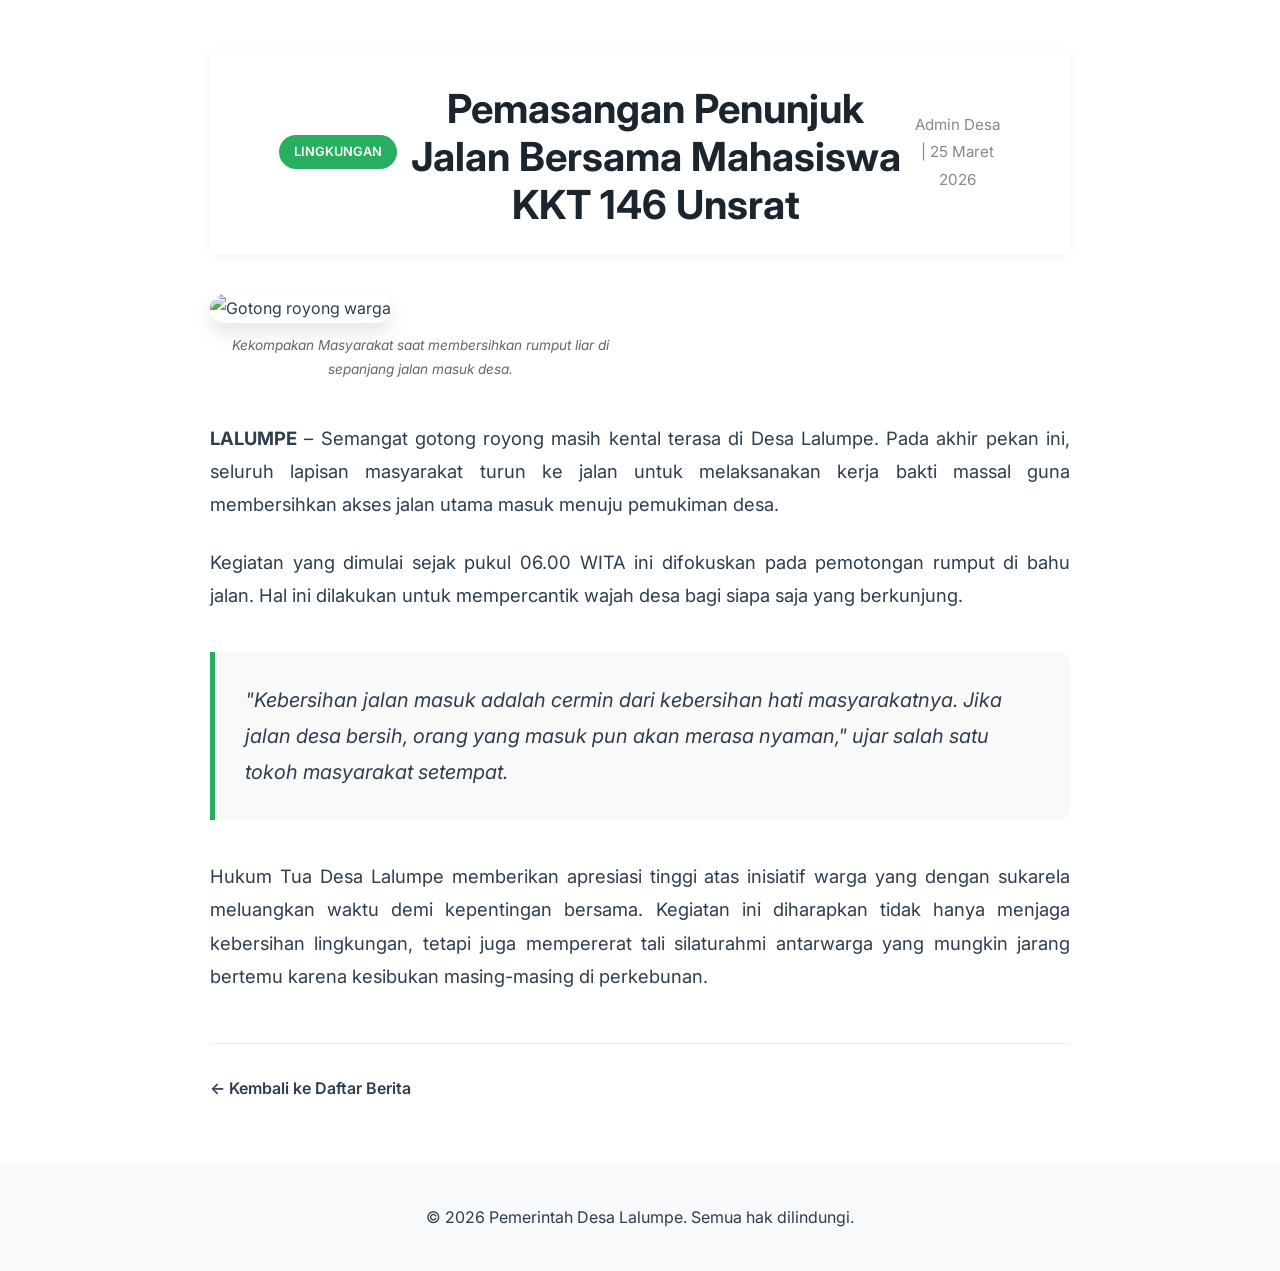
==== berita1.html @ 85360bf6 "berita2" ====
<!DOCTYPE html>
<html lang="id">
<head>
    <meta charset="UTF-8">
    <meta name="viewport" content="width=device-width, initial-scale=1.0">
    <title>Detail Berita - Desa Lalumpe</title>
    <link rel="stylesheet" href="berita2.css">
    <link href="https://fonts.googleapis.com/css2?family=Inter:wght@300;400;600;700&display=swap" rel="stylesheet">
</head>
<body>

    <main class="container">
        <article class="news-article">
            <header class="article-header">
                <span class="category" style="background-color: #27ae60;">Lingkungan</span>
                <h1>Pemasangan Penunjuk Jalan Bersama Mahasiswa KKT 146 Unsrat</h1>
                <div class="meta-info">
                    <span class="author">Admin Desa</span> | <span class="date">25 Maret 2026</span>
                </div>
            </header>

            <div class="photo-gallery">
                <figure class="secondary-photo">
                    <img src="img/kerjabakti2.jpg" alt="Gotong royong warga">
                    <figcaption>Kekompakan Masyarakat saat membersihkan rumput liar di sepanjang jalan masuk desa.</figcaption>
                </figure>
            </div>

            <div class="article-content">
                <p><strong>LALUMPE</strong> – Semangat gotong royong masih kental terasa di Desa Lalumpe. Pada akhir pekan ini, seluruh lapisan masyarakat turun ke jalan untuk melaksanakan kerja bakti massal guna membersihkan akses jalan utama masuk menuju pemukiman desa.</p>
                
                <p>Kegiatan yang dimulai sejak pukul 06.00 WITA ini difokuskan pada pemotongan rumput di bahu jalan. Hal ini dilakukan untuk mempercantik wajah desa bagi siapa saja yang berkunjung.</p>

                <blockquote>
                    "Kebersihan jalan masuk adalah cermin dari kebersihan hati masyarakatnya. Jika jalan desa bersih, orang yang masuk pun akan merasa nyaman," ujar salah satu tokoh masyarakat setempat.
                </blockquote>

                <p>Hukum Tua Desa Lalumpe memberikan apresiasi tinggi atas inisiatif warga yang dengan sukarela meluangkan waktu demi kepentingan bersama. Kegiatan ini diharapkan tidak hanya menjaga kebersihan lingkungan, tetapi juga mempererat tali silaturahmi antarwarga yang mungkin jarang bertemu karena kesibukan masing-masing di perkebunan.</p>
            </div>

            <div class="back-action">
                <a href="beritadesa.html" class="btn-back">← Kembali ke Daftar Berita</a>
            </div>
        </article>
    </main>

    <footer>
        <p>&copy; 2026 Pemerintah Desa Lalumpe. Semua hak dilindungi.</p>
    </footer>

</body>
</html>
---- berita2.css ----
/* --- CSS UNTUK TAMPILAN DESKTOP (Default) --- */
* {
    margin: 0;
    padding: 0;
    box-sizing: border-box;
}

body {
    font-family: 'Inter', sans-serif;
    line-height: 1.8;
    background-color: #fff;
    color: #2c3e50;
}

/* Navigasi Header Desktop */
header {
    background: #fff;
    padding: 15px 8%;
    display: flex;
    justify-content: space-between;
    align-items: center;
    box-shadow: 0 2px 10px rgba(0,0,0,0.05);
    position: sticky;
    top: 0;
    z-index: 1000;
}

.logo { font-size: 1.5rem; font-weight: 700; color: #2c3e50; }

header nav ul {
    display: flex;
    list-style: none;
    gap: 25px;
}

header nav ul li a {
    text-decoration: none;
    color: #555;
    font-weight: 500;
    transition: 0.3s;
}

header nav ul li a:hover, .active { color: #27ae60; }

/* Container Artikel */
.container {
    max-width: 900px; /* Lebar ideal membaca artikel di desktop */
    margin: 50px auto;
    padding: 0 20px;
}

.article-header {
    text-align: center;
    margin-bottom: 40px;
}

.category {
    color: white;
    padding: 5px 15px;
    border-radius: 20px;
    font-size: 0.8rem;
    font-weight: 600;
    text-transform: uppercase;
}

.article-header h1 {
    font-size: 2.5rem;
    margin: 20px 0 10px;
    color: #1a252f;
    line-height: 1.2;
}

.meta-info {
    font-size: 0.95rem;
    color: #888;
}

/* Galeri Foto Desktop (2 Kolom) */
.photo-gallery {
    display: grid;
    grid-template-columns: 1fr 1fr;
    gap: 20px;
    margin: 40px 0;
}

.photo-gallery figure img {
    width: 100%;
    height: 350px;
    object-fit: cover;
    border-radius: 15px;
    box-shadow: 0 10px 20px rgba(0,0,0,0.1);
}

.photo-gallery figcaption {
    font-size: 0.85rem;
    color: #666;
    margin-top: 10px;
    font-style: italic;
    text-align: center;
}

/* Konten Artikel */
.article-content p {
    font-size: 1.15rem;
    margin-bottom: 25px;
    text-align: justify;
}

blockquote {
    border-left: 5px solid #27ae60;
    background: #f9f9f9;
    padding: 30px;
    margin: 40px 0;
    font-style: italic;
    font-size: 1.25rem;
    border-radius: 0 10px 10px 0;
}

/* Tombol Kembali */
.back-action {
    margin-top: 50px;
    padding-top: 30px;
    border-top: 1px solid #eee;
}

.btn-back {
    text-decoration: none;
    color: #2c3e50;
    font-weight: 600;
    transition: 0.3s;
}

.btn-back:hover { color: #27ae60; }

/* Footer */
footer {
    text-align: center;
    padding: 40px 0;
    background: #f8f9fa;
    margin-top: 60px;
}


/* --- OPTIMASI KHUSUS MOBILE (Screen < 768px) --- */
@media (max-width: 768px) {
    
    /* 1. Navigasi Header */
    header {
        padding: 15px 10px;
        flex-direction: column; 
        gap: 12px;
        text-align: center;
    }

    header nav ul {
        display: flex;         /* Memastikan menu tetap berjejer */
        list-style: none;      /* Menghilangkan bullet points */
        justify-content: center;
        gap: 12px; 
        padding: 0;
        flex-wrap: wrap;       /* Agar menu turun rapi jika terlalu banyak */
    }

    header nav ul li {
        margin: 0;             /* Reset margin */
    }

    header nav ul li a {
        font-size: 0.85rem;
        font-weight: 600;
        text-decoration: none;
        color: #333;
    }

    /* 2. Container & Tipografi */
    .container {
        margin: 15px auto;
        padding: 0 15px;
    }

    .article-header {
        margin-bottom: 20px;
    }

    .article-header h1 {
        font-size: 1.6rem;    /* Sedikit diperkecil agar tidak terlalu dominan */
        line-height: 1.3;
        margin-top: 10px;
        word-wrap: break-word; /* Mencegah kata panjang merusak layout */
    }

    /* 3. Galeri Foto Mobile */
    .photo-gallery {
        grid-template-columns: 1fr; 
        gap: 20px; 
    }

    .photo-gallery figure {
        margin: 0;             /* Reset margin figure */
    }

    .photo-gallery figure img {
        height: auto;          /* Mengikuti proporsi asli gambar */
        max-height: 250px;
        width: 100%;
        object-fit: cover;
        border-radius: 12px;
    }

    .photo-gallery figcaption {
        font-size: 0.8rem;
        padding: 8px 5px;
        line-height: 1.4;
        color: #666;
    }

    /* 4. Isi Konten */
    .article-content p {
        font-size: 1rem; 
        text-align: left;      /* Rata kiri lebih nyaman di layar sempit */
        margin-bottom: 15px;
        line-height: 1.7;
    }

    blockquote {
        margin: 25px 5px;
        padding: 15px;
        border-left: 4px solid #e74c3c; /* Memberi aksen warna pada kutipan */
        background: #fdf2f2;
        font-size: 1.05rem;
        border-radius: 0 8px 8px 0;
    }

    /* 5. Tombol Kembali */
    .back-action {
        text-align: center;
        margin-top: 30px;
        padding-bottom: 30px; /* Jarak ekstra di bawah */
    }

    .btn-back {
        display: block;
        background: #2c3e50;    /* Warna yang lebih tegas */
        color: #ffffff !important;
        padding: 14px 20px;
        border-radius: 10px;
        width: 100%; 
        text-decoration: none;
        font-weight: 700;
        transition: transform 0.2s ease;
    }

    .btn-back:active {
        transform: scale(0.98); /* Efek membal saat ditekan */
        background: #1a252f;
    }
}
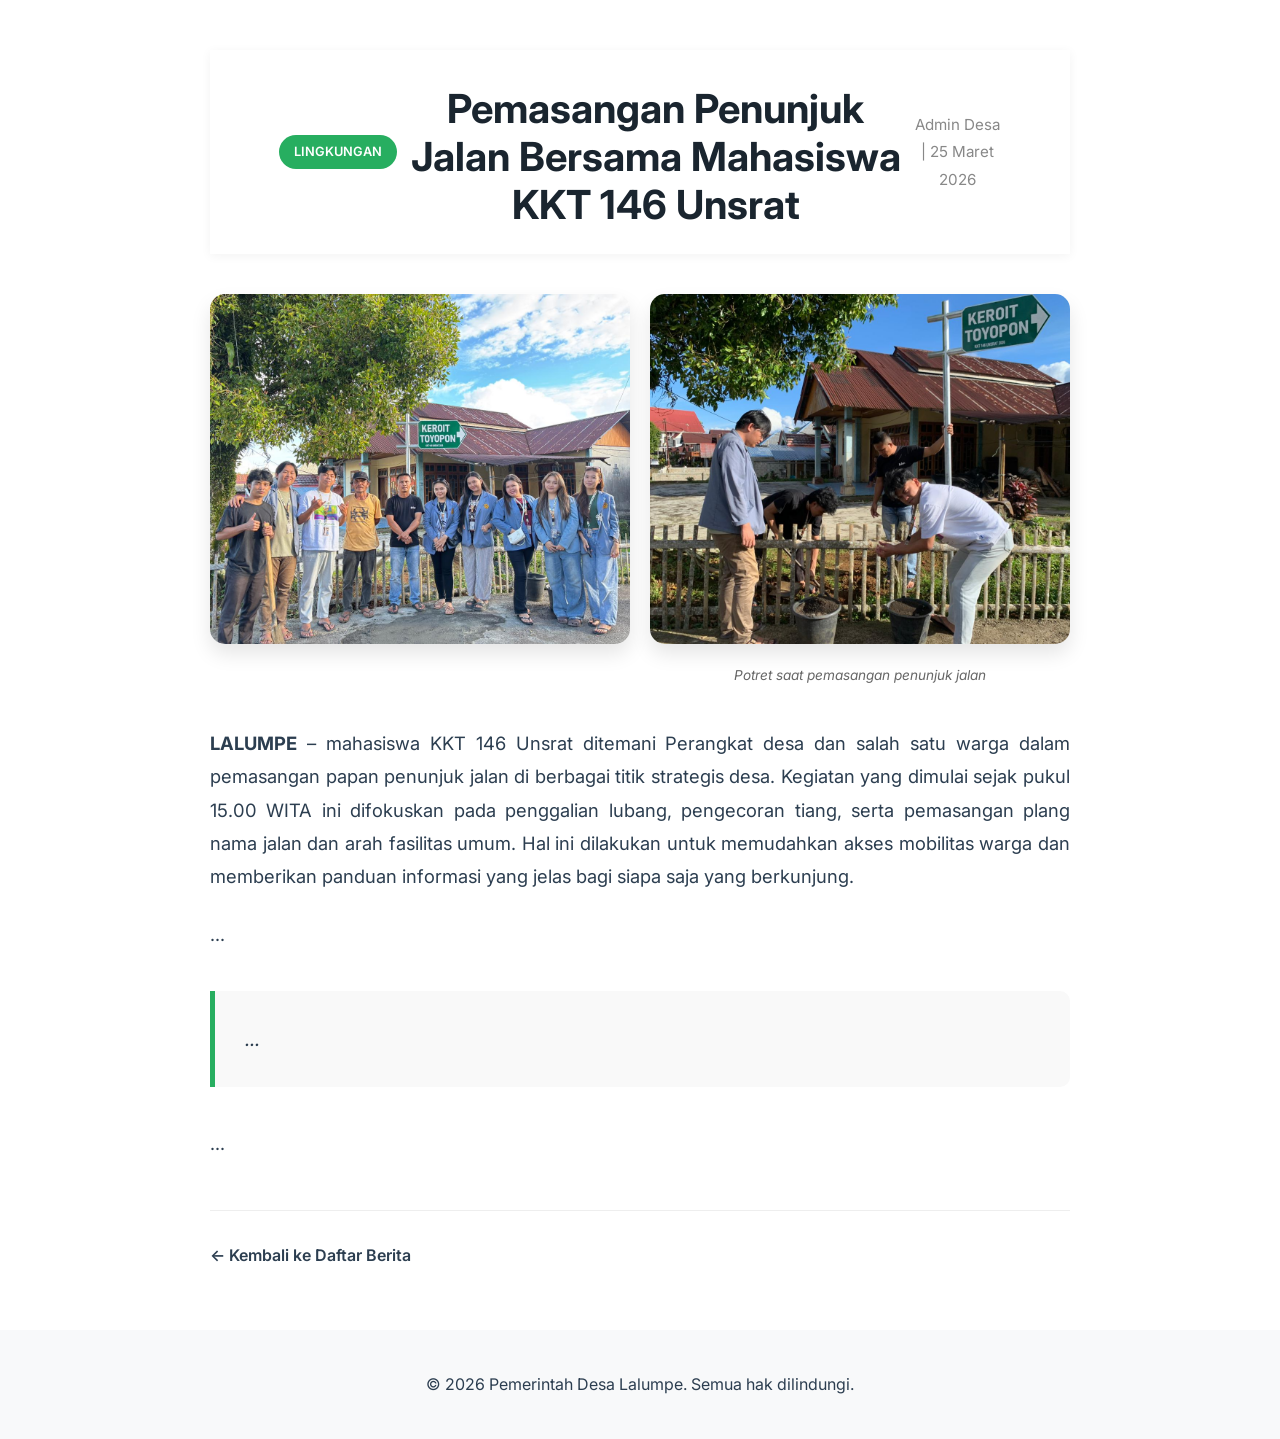
==== commit 0c2c5ba1: "news" ====
--- a/berita1.html
+++ b/berita1.html
@@ -20,22 +20,28 @@
             </header>
 
             <div class="photo-gallery">
+                <figure class="main-photo">
+                    <img src="img/pl4.jpg" alt="Warga membersihkan bahu jalan">
+                    <figcaption></figcaption>
+                </figure>
                 <figure class="secondary-photo">
-                    <img src="img/kerjabakti2.jpg" alt="Gotong royong warga">
-                    <figcaption>Kekompakan Masyarakat saat membersihkan rumput liar di sepanjang jalan masuk desa.</figcaption>
+                    <img src="img/pl3.jpg" alt="Gotong royong warga">
+                    <figcaption>Potret saat pemasangan penunjuk jalan</figcaption>
                 </figure>
             </div>
 
             <div class="article-content">
-                <p><strong>LALUMPE</strong> – Semangat gotong royong masih kental terasa di Desa Lalumpe. Pada akhir pekan ini, seluruh lapisan masyarakat turun ke jalan untuk melaksanakan kerja bakti massal guna membersihkan akses jalan utama masuk menuju pemukiman desa.</p>
+                <p><strong>LALUMPE</strong> – mahasiswa KKT 146 Unsrat ditemani Perangkat desa dan salah satu warga dalam pemasangan papan penunjuk jalan di berbagai titik strategis desa.
+
+Kegiatan yang dimulai sejak pukul 15.00 WITA ini difokuskan pada penggalian lubang, pengecoran tiang, serta pemasangan plang nama jalan dan arah fasilitas umum. Hal ini dilakukan untuk memudahkan akses mobilitas warga dan memberikan panduan informasi yang jelas bagi siapa saja yang berkunjung.</p>
                 
-                <p>Kegiatan yang dimulai sejak pukul 06.00 WITA ini difokuskan pada pemotongan rumput di bahu jalan. Hal ini dilakukan untuk mempercantik wajah desa bagi siapa saja yang berkunjung.</p>
+                <p>...</p>
 
                 <blockquote>
-                    "Kebersihan jalan masuk adalah cermin dari kebersihan hati masyarakatnya. Jika jalan desa bersih, orang yang masuk pun akan merasa nyaman," ujar salah satu tokoh masyarakat setempat.
+                    ...
                 </blockquote>
 
-                <p>Hukum Tua Desa Lalumpe memberikan apresiasi tinggi atas inisiatif warga yang dengan sukarela meluangkan waktu demi kepentingan bersama. Kegiatan ini diharapkan tidak hanya menjaga kebersihan lingkungan, tetapi juga mempererat tali silaturahmi antarwarga yang mungkin jarang bertemu karena kesibukan masing-masing di perkebunan.</p>
+                <p>...</p>
             </div>
 
             <div class="back-action">
--- a/berita2.css
+++ b/berita2.css
@@ -254,4 +254,5 @@
         transform: scale(0.98); /* Efek membal saat ditekan */
         background: #1a252f;
     }
+    
 }
